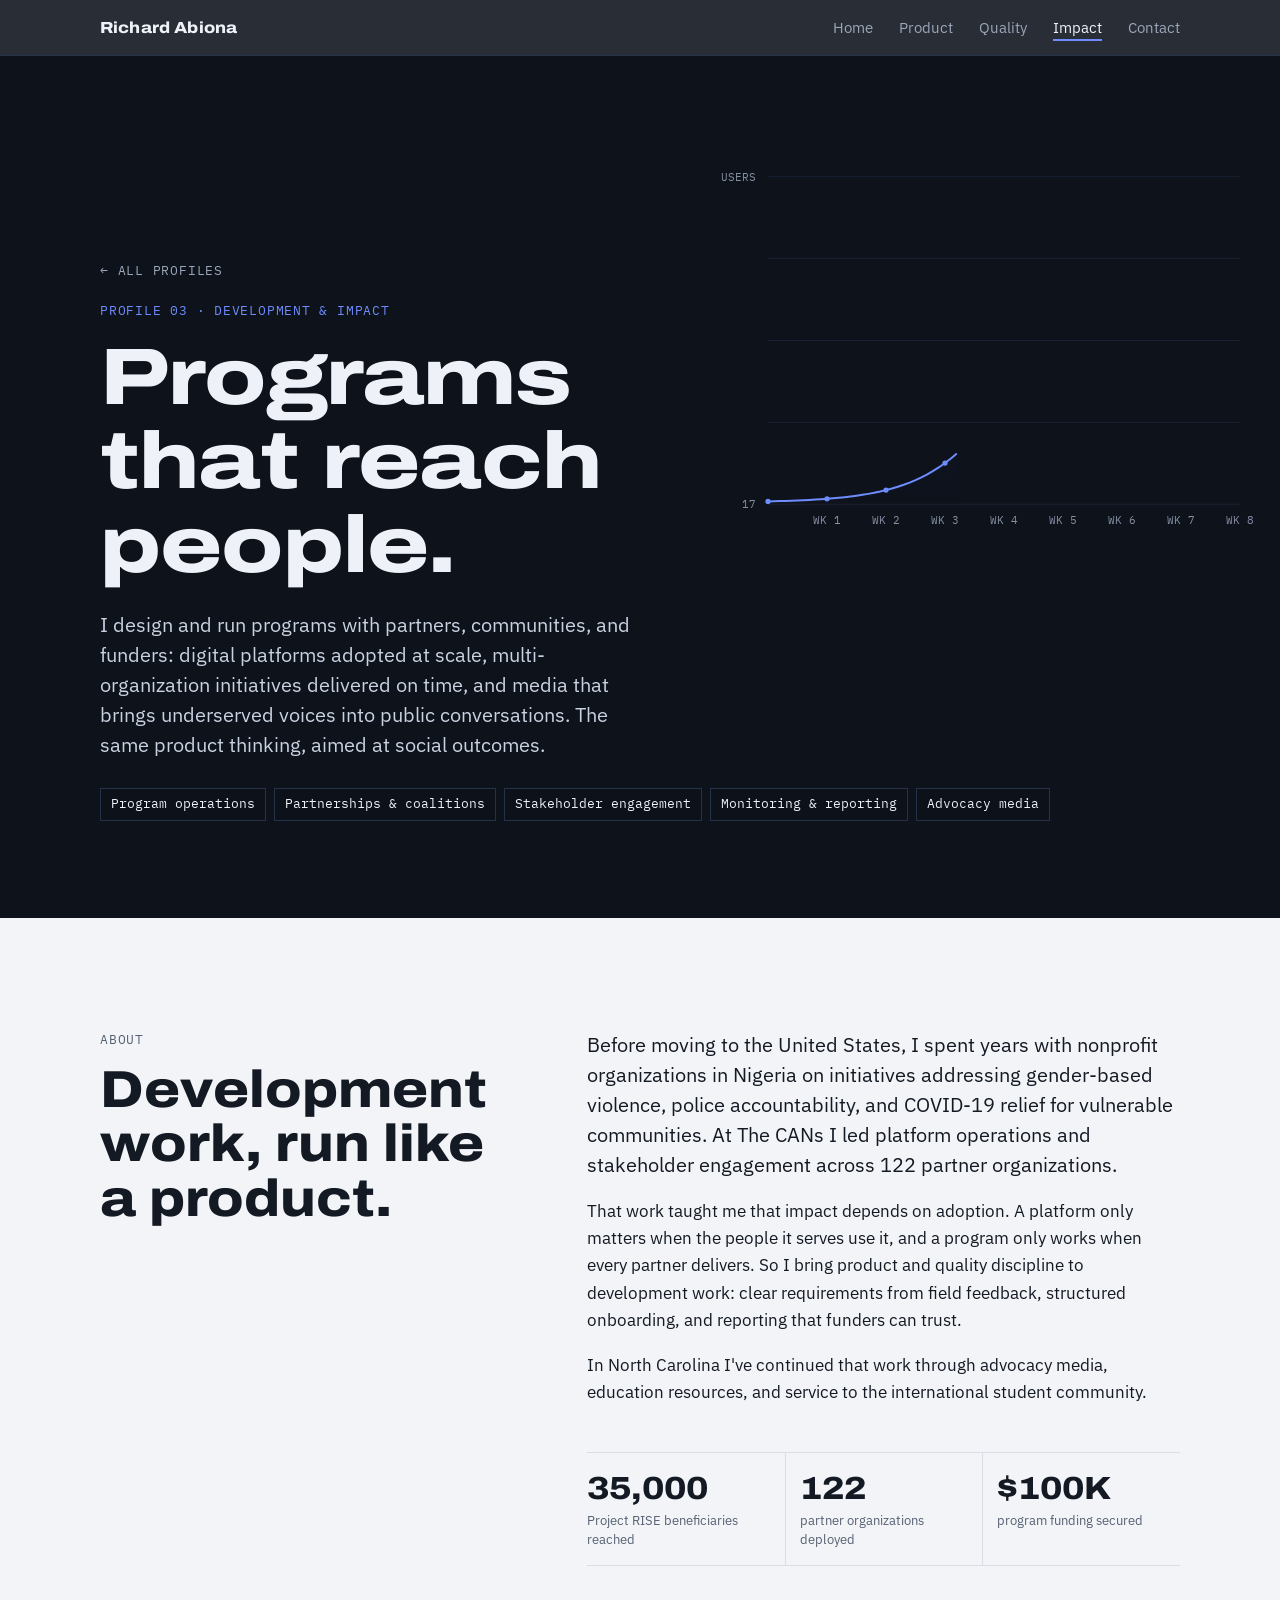
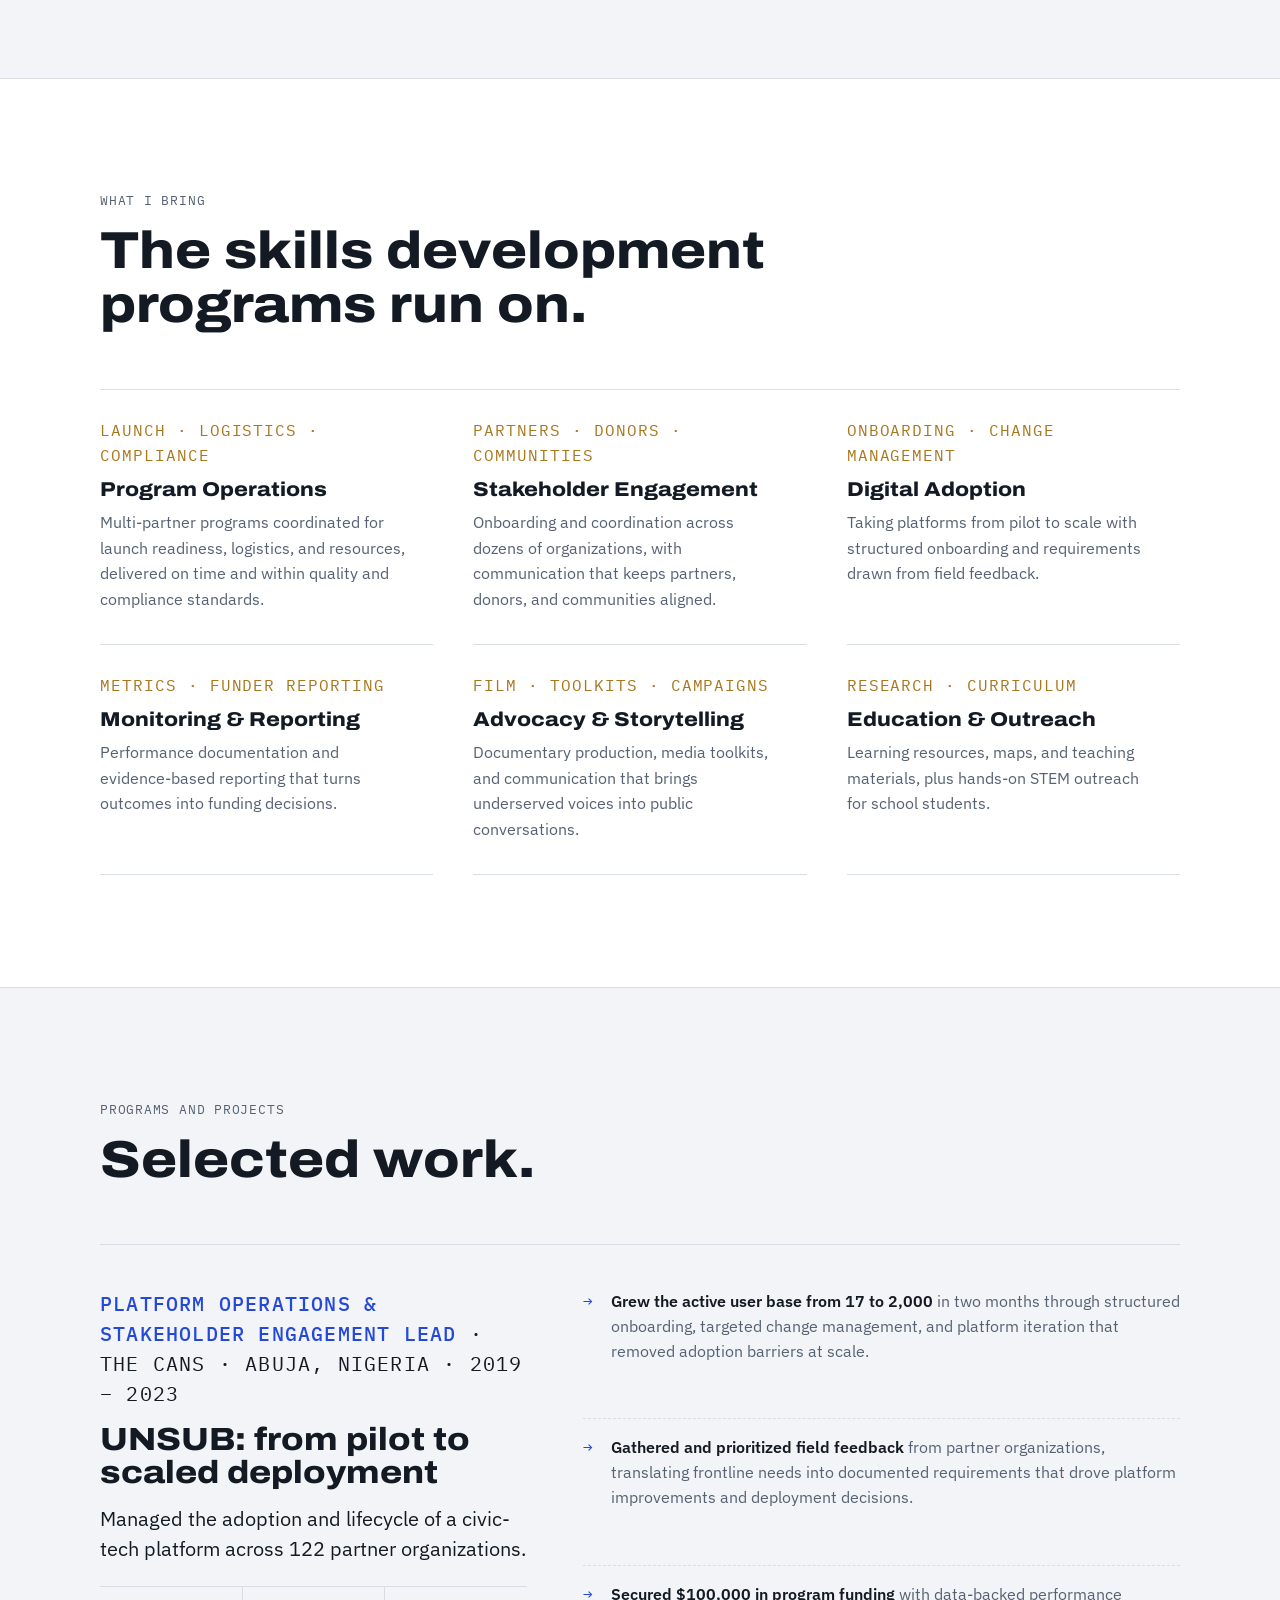
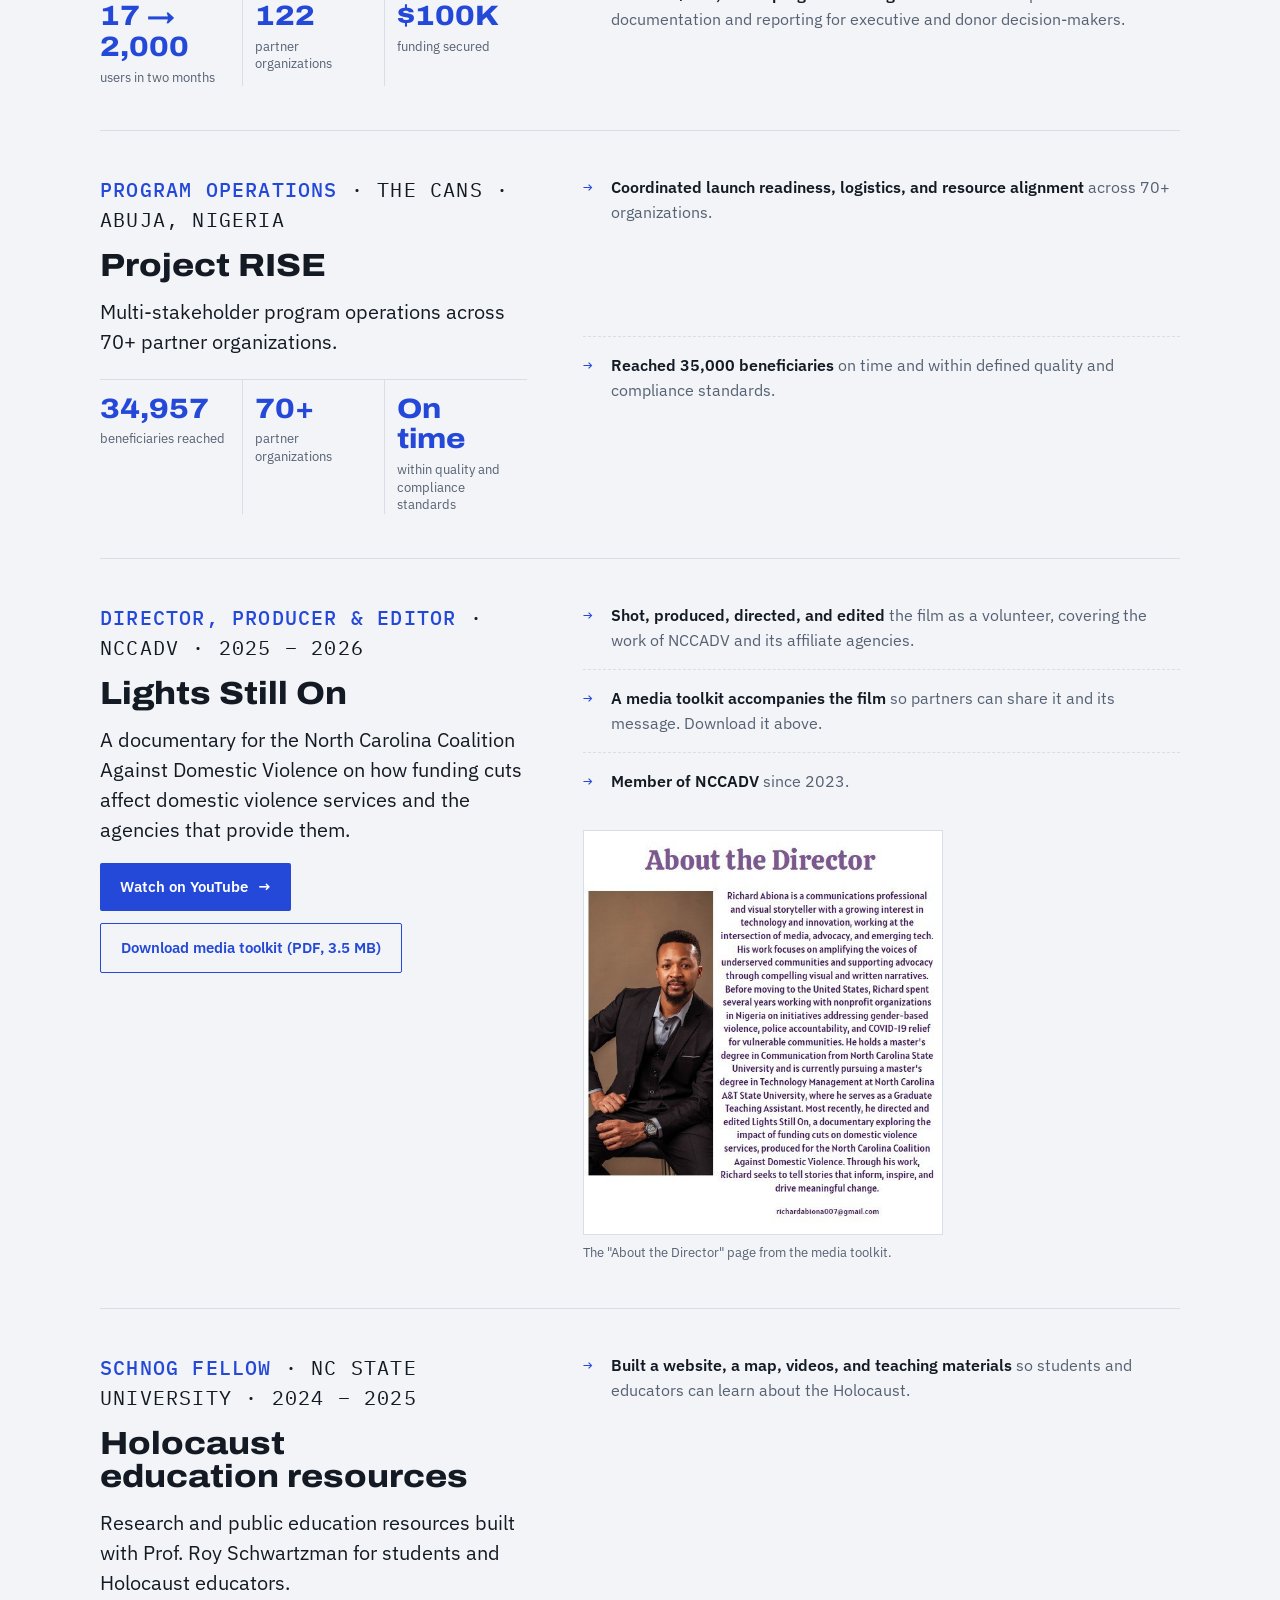
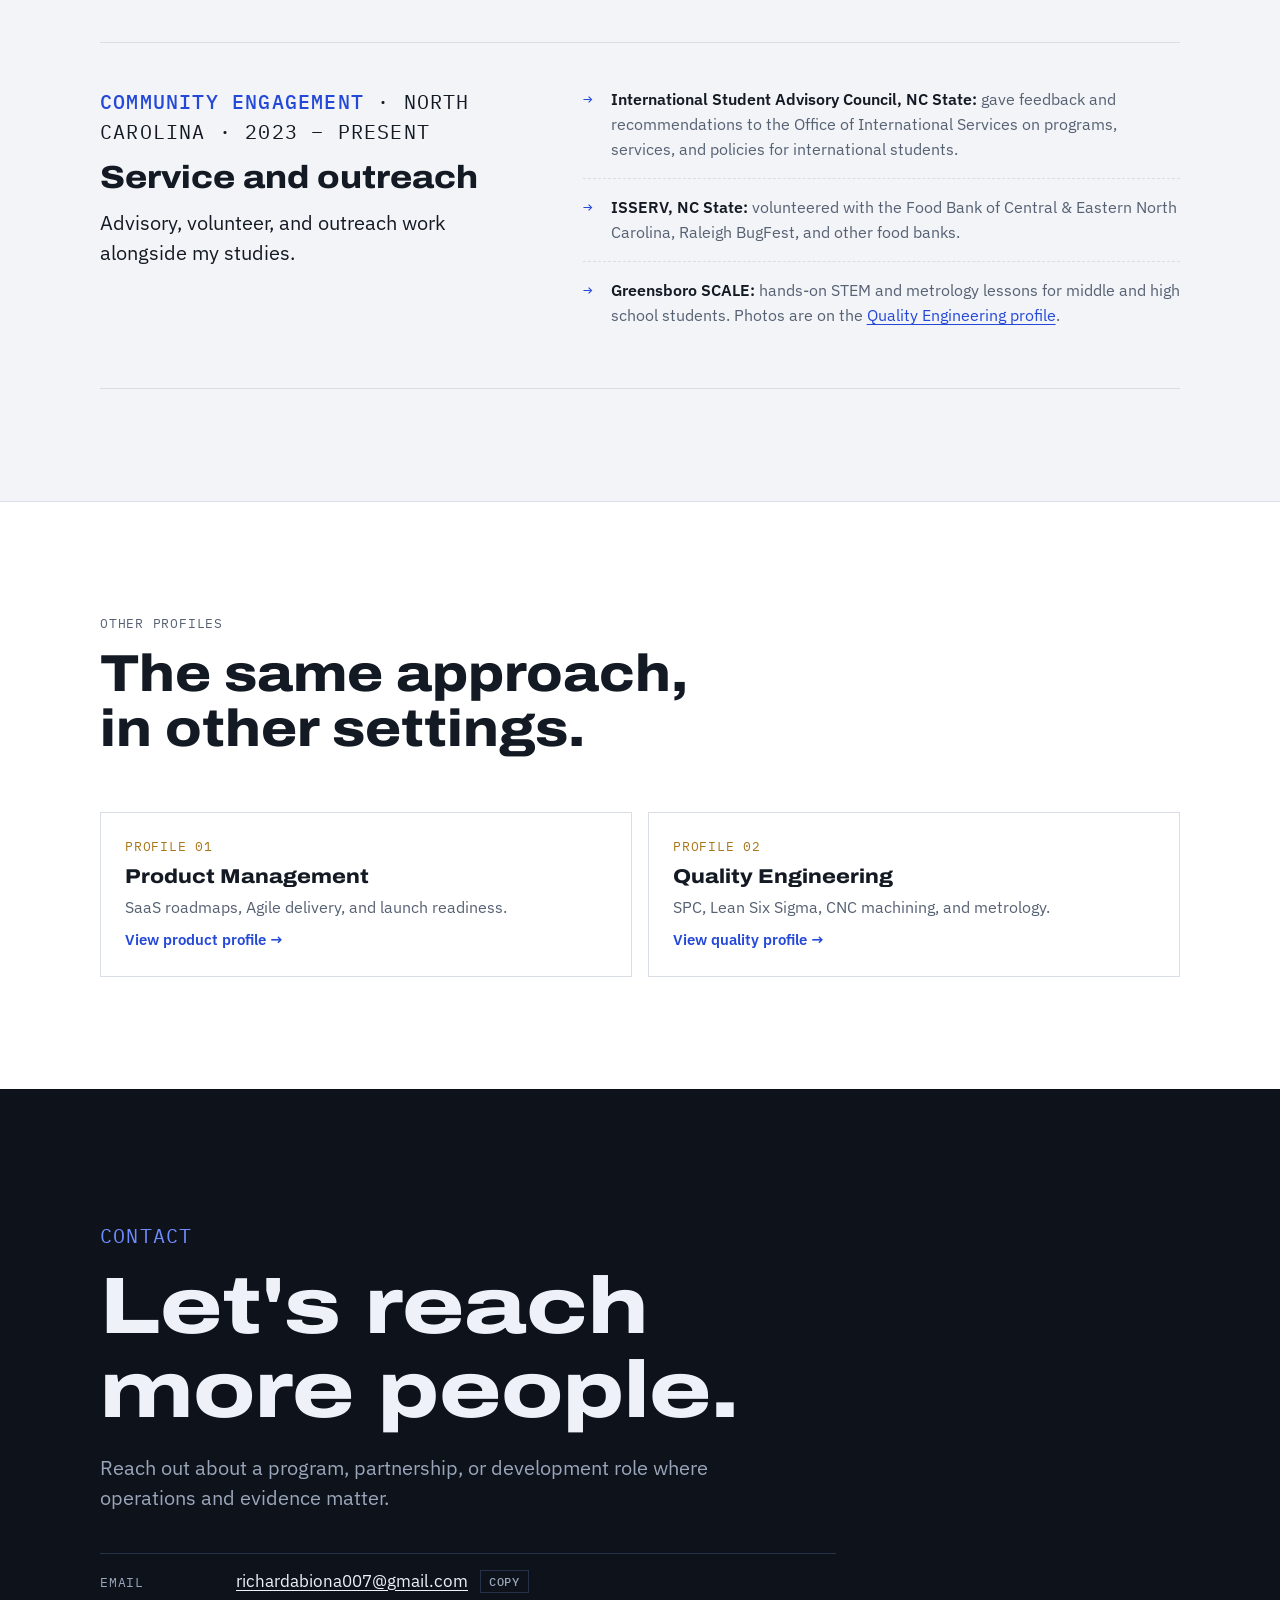
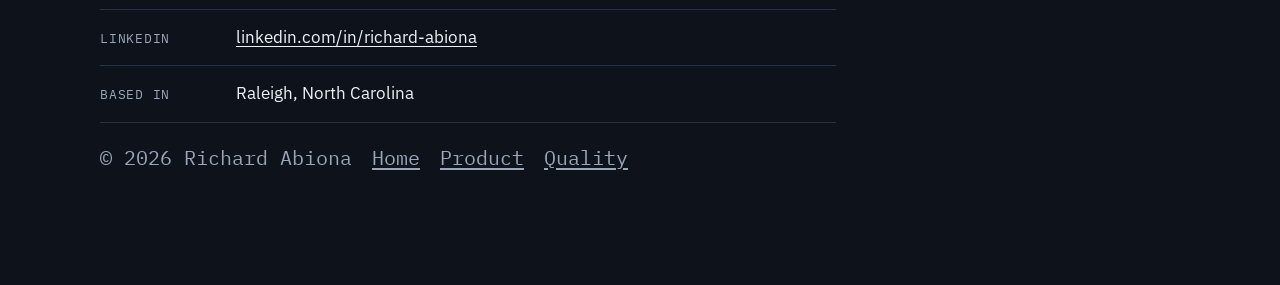
==== impact.html @ 3e8bf639 "Add files via upload" ====
<!doctype html>
<html lang="en">
<head>
<meta charset="utf-8">
<meta name="viewport" content="width=device-width, initial-scale=1, viewport-fit=cover">
<script async src="https://www.googletagmanager.com/gtag/js?id=G-13LXE11B9W"></script>
<script>
  window.dataLayer = window.dataLayer || [];
  function gtag(){dataLayer.push(arguments);}
  gtag('js', new Date());
  gtag('config', 'G-13LXE11B9W');
</script>
<title>Development &amp; Impact | Richard Abiona</title>
<meta name="description" content="Richard Abiona's development and social impact work: program operations, partnerships, stakeholder engagement, and advocacy media in Nigeria and the United States.">
<meta name="author" content="Richard Abiona">
<link rel="canonical" href="https://richardabiona.com/impact.html">
<link rel="icon" href="favicon.ico" sizes="any">
<link rel="icon" href="icon-192.png" type="image/png" sizes="192x192">
<link rel="apple-touch-icon" href="apple-touch-icon.png">
<meta name="theme-color" content="#0d121b">
<meta property="og:type" content="profile">
<meta property="og:title" content="Development & Impact | Richard Abiona">
<meta property="og:description" content="Program operations, partnerships, and advocacy media: 35,000 beneficiaries, 122 partner organizations, $100K raised.">
<meta property="og:url" content="https://richardabiona.com/impact.html">
<meta property="og:image" content="https://richardabiona.com/og-image.jpg">
<meta name="twitter:card" content="summary_large_image">
<link rel="preconnect" href="https://fonts.googleapis.com">
<link rel="preconnect" href="https://fonts.gstatic.com" crossorigin>
<link rel="stylesheet" href="https://fonts.googleapis.com/css2?family=Archivo:wdth,wght@112,600;112,800;125,800&family=IBM+Plex+Sans:ital,wght@0,400;0,500;0,600;1,400&family=IBM+Plex+Mono:wght@400;500&display=swap">
<link rel="stylesheet" href="assets/style.css">
</head>
<body data-page="impact">

<nav class="nav" aria-label="Main">
  <div class="wrap">
    <a class="brand" href="index.html">Richard Abiona</a>
    <button class="menu-btn" id="menu-btn" aria-expanded="false" aria-controls="nav-links">MENU</button>
    <ul class="nav-links" id="nav-links">
      <li><a href="index.html">Home</a></li>
      <li><a href="product.html">Product</a></li>
      <li><a href="quality.html">Quality</a></li>
      <li><a href="impact.html" aria-current="page">Impact</a></li>
      <li><a href="#contact">Contact</a></li>
    </ul>
  </div>
  <div class="progress" id="progress"></div>
</nav>

<header class="hero" id="top">
  <canvas id="adoption" aria-hidden="true"></canvas>
  <div class="wrap">
    <a class="crumb" href="index.html">← All profiles</a>
    <p class="spec" style="margin-top:18px">Profile 03 · Development &amp; Impact</p>
    <h1>Programs that reach people.</h1>
    <p class="lede">I design and run programs with partners, communities, and funders: digital platforms adopted at scale, multi-organization initiatives delivered on time, and media that brings underserved voices into public conversations. The same product thinking, aimed at social outcomes.</p>
    <ul class="hero-tags">
      <li>Program operations</li>
      <li>Partnerships &amp; coalitions</li>
      <li>Stakeholder engagement</li>
      <li>Monitoring &amp; reporting</li>
      <li>Advocacy media</li>
    </ul>
  </div>
</header>

<main>
  <section id="about">
    <div class="wrap intro">
      <div>
        <p class="spec">About</p>
        <h2>Development work, run like a product.</h2>
      </div>
      <div class="intro-copy">
        <p>Before moving to the United States, I spent years with nonprofit organizations in Nigeria on initiatives addressing gender-based violence, police accountability, and COVID-19 relief for vulnerable communities. At The CANs I led platform operations and stakeholder engagement across 122 partner organizations.</p>
        <p>That work taught me that impact depends on adoption. A platform only matters when the people it serves use it, and a program only works when every partner delivers. So I bring product and quality discipline to development work: clear requirements from field feedback, structured onboarding, and reporting that funders can trust.</p>
        <p>In North Carolina I've continued that work through advocacy media, education resources, and service to the international student community.</p>
        <div class="readout" aria-label="Highlights">
          <div data-reveal><b data-count="35000">35,000</b><span>Project RISE beneficiaries reached</span></div>
          <div data-reveal style="--d:.08s"><b data-count="122">122</b><span>partner organizations deployed</span></div>
          <div data-reveal style="--d:.16s"><b data-count="100" data-prefix="$" data-suffix="K">$100K</b><span>program funding secured</span></div>
        </div>
      </div>
    </div>
  </section>

  <section id="skills" class="tint">
    <div class="wrap">
      <div class="sec-head">
        <p class="spec">What I bring</p>
        <h2>The skills development programs run on.</h2>
      </div>
      <div class="do-grid">
        <article class="do-item" data-reveal>
          <p class="spec">Launch · Logistics · Compliance</p>
          <h3>Program Operations</h3>
          <p>Multi-partner programs coordinated for launch readiness, logistics, and resources, delivered on time and within quality and compliance standards.</p>
        </article>
        <article class="do-item" data-reveal style="--d:.06s">
          <p class="spec">Partners · Donors · Communities</p>
          <h3>Stakeholder Engagement</h3>
          <p>Onboarding and coordination across dozens of organizations, with communication that keeps partners, donors, and communities aligned.</p>
        </article>
        <article class="do-item" data-reveal style="--d:.12s">
          <p class="spec">Onboarding · Change management</p>
          <h3>Digital Adoption</h3>
          <p>Taking platforms from pilot to scale with structured onboarding and requirements drawn from field feedback.</p>
        </article>
        <article class="do-item" data-reveal>
          <p class="spec">Metrics · Funder reporting</p>
          <h3>Monitoring &amp; Reporting</h3>
          <p>Performance documentation and evidence-based reporting that turns outcomes into funding decisions.</p>
        </article>
        <article class="do-item" data-reveal style="--d:.06s">
          <p class="spec">Film · Toolkits · Campaigns</p>
          <h3>Advocacy &amp; Storytelling</h3>
          <p>Documentary production, media toolkits, and communication that brings underserved voices into public conversations.</p>
        </article>
        <article class="do-item" data-reveal style="--d:.12s">
          <p class="spec">Research · Curriculum</p>
          <h3>Education &amp; Outreach</h3>
          <p>Learning resources, maps, and teaching materials, plus hands-on STEM outreach for school students.</p>
        </article>
      </div>
    </div>
  </section>

  <section id="work">
    <div class="wrap">
      <div class="sec-head">
        <p class="spec">Programs and projects</p>
        <h2>Selected work.</h2>
      </div>

      <article class="case">
        <div class="case-meta" data-reveal>
          <p class="spec"><b>Platform Operations &amp; Stakeholder Engagement Lead</b> · The CANs · Abuja, Nigeria · 2019 – 2023</p>
          <h3>UNSUB: from pilot to scaled deployment</h3>
          <p>Managed the adoption and lifecycle of a civic-tech platform across 122 partner organizations.</p>
          <div class="case-metrics">
            <div><b>17 → 2,000</b><span>users in two months</span></div>
            <div><b data-count="122">122</b><span>partner organizations</span></div>
            <div><b data-count="100" data-prefix="$" data-suffix="K">$100K</b><span>funding secured</span></div>
          </div>
        </div>
        <ul class="case-body" data-reveal style="--d:.1s">
          <li><b>Grew the active user base from 17 to 2,000</b> in two months through structured onboarding, targeted change management, and platform iteration that removed adoption barriers at scale.</li>
          <li><b>Gathered and prioritized field feedback</b> from partner organizations, translating frontline needs into documented requirements that drove platform improvements and deployment decisions.</li>
          <li><b>Secured $100,000 in program funding</b> with data-backed performance documentation and reporting for executive and donor decision-makers.</li>
        </ul>
      </article>

      <article class="case">
        <div class="case-meta" data-reveal>
          <p class="spec"><b>Program operations</b> · The CANs · Abuja, Nigeria</p>
          <h3>Project RISE</h3>
          <p>Multi-stakeholder program operations across 70+ partner organizations.</p>
          <div class="case-metrics">
            <div><b data-count="35000">35,000</b><span>beneficiaries reached</span></div>
            <div><b data-count="70" data-suffix="+">70+</b><span>partner organizations</span></div>
            <div><b>On time</b><span>within quality and compliance standards</span></div>
          </div>
        </div>
        <ul class="case-body" data-reveal style="--d:.1s">
          <li><b>Coordinated launch readiness, logistics, and resource alignment</b> across 70+ organizations.</li>
          <li><b>Reached 35,000 beneficiaries</b> on time and within defined quality and compliance standards.</li>
        </ul>
      </article>

      <article class="case" id="lights-still-on">
        <div class="case-meta" data-reveal>
          <p class="spec"><b>Director, producer &amp; editor</b> · NCCADV · 2025 – 2026</p>
          <h3>Lights Still On</h3>
          <p>A documentary for the North Carolina Coalition Against Domestic Violence on how funding cuts affect domestic violence services and the agencies that provide them.</p>
          <div class="case-actions">
            <a class="btn" href="https://youtu.be/rvpmNzFEMUY" target="_blank" rel="noopener" data-track="Lights Still On video">Watch on YouTube <span class="arr">→</span></a>
            <a class="btn outline" href="media/impact/Lights-Still-On-Media-Toolkit.pdf" download data-track="Download media toolkit">Download media toolkit (PDF, 3.5 MB)</a>
          </div>
        </div>
        <div class="case-side" data-reveal style="--d:.1s">
          <ul class="case-body">
            <li><b>Shot, produced, directed, and edited</b> the film as a volunteer, covering the work of NCCADV and its affiliate agencies.</li>
            <li><b>A media toolkit accompanies the film</b> so partners can share it and its message. Download it above.</li>
            <li><b>Member of NCCADV</b> since 2023.</li>
          </ul>
          <figure class="doc-shot">
            <button class="shot" type="button" data-full="media/impact/lights-still-on-toolkit-page.jpg" aria-label="View the About the Director page from the toolkit" style="cursor:zoom-in"><img src="media/impact/lights-still-on-toolkit-page.jpg" width="557" height="626" loading="lazy" alt="The About the Director page from the Lights Still On media toolkit" style="aspect-ratio:auto"></button>
            <figcaption>The "About the Director" page from the media toolkit.</figcaption>
          </figure>
        </div>
      </article>

      <article class="case">
        <div class="case-meta" data-reveal>
          <p class="spec"><b>Schnog Fellow</b> · NC State University · 2024 – 2025</p>
          <h3>Holocaust education resources</h3>
          <p>Research and public education resources built with Prof. Roy Schwartzman for students and Holocaust educators.</p>
        </div>
        <ul class="case-body" data-reveal style="--d:.1s">
          <li><b>Built a website, a map, videos, and teaching materials</b> so students and educators can learn about the Holocaust.</li>
        </ul>
      </article>

      <article class="case">
        <div class="case-meta" data-reveal>
          <p class="spec"><b>Community engagement</b> · North Carolina · 2023 – Present</p>
          <h3>Service and outreach</h3>
          <p>Advisory, volunteer, and outreach work alongside my studies.</p>
        </div>
        <ul class="case-body" data-reveal style="--d:.1s">
          <li><b>International Student Advisory Council, NC State:</b> gave feedback and recommendations to the Office of International Services on programs, services, and policies for international students.</li>
          <li><b>ISSERV, NC State:</b> volunteered with the Food Bank of Central &amp; Eastern North Carolina, Raleigh BugFest, and other food banks.</li>
          <li><b>Greensboro SCALE:</b> hands-on STEM and metrology lessons for middle and high school students. Photos are on the <a href="quality.html#gallery">Quality Engineering profile</a>.</li>
        </ul>
      </article>
    </div>
  </section>

  <section id="other" class="tint">
    <div class="wrap">
      <div class="sec-head">
        <p class="spec">Other profiles</p>
        <h2>The same approach, in other settings.</h2>
      </div>
      <div class="cross">
        <a href="product.html" data-track="Cross link: Product">
          <span class="spec">Profile 01</span>
          <h3>Product Management</h3>
          <p>SaaS roadmaps, Agile delivery, and launch readiness.</p>
          <span class="go">View product profile →</span>
        </a>
        <a href="quality.html" data-track="Cross link: Quality">
          <span class="spec">Profile 02</span>
          <h3>Quality Engineering</h3>
          <p>SPC, Lean Six Sigma, CNC machining, and metrology.</p>
          <span class="go">View quality profile →</span>
        </a>
      </div>
    </div>
  </section>

  <section id="contact" class="contact">
    <div class="wrap">
      <p class="spec">Contact</p>
      <h2 style="margin-top:14px">Let's reach more people.</h2>
      <p>Reach out about a program, partnership, or development role where operations and evidence matter.</p>
      <dl class="contact-rows">
        <div><dt>Email</dt><dd><a href="mailto:richardabiona007@gmail.com" id="email" data-track="Email link">richardabiona007@gmail.com</a><button class="copy-btn" id="copy-email" type="button" data-track="Copy email">COPY</button></dd></div>
        <div><dt>LinkedIn</dt><dd><a href="https://www.linkedin.com/in/richard-abiona-0084b285/" target="_blank" rel="noopener" data-track="LinkedIn">linkedin.com/in/richard-abiona</a></dd></div>
        <div><dt>Based in</dt><dd>Raleigh, North Carolina</dd></div>
      </dl>
      <p class="foot"><span>© 2026 Richard Abiona</span><a href="index.html">Home</a><a href="product.html">Product</a><a href="quality.html">Quality</a></p>
    </div>
  </section>
</main>

<script src="assets/site.js"></script>
</body>
</html>
---- assets/style.css ----
/* Richard Abiona — shared styles for every page.
   Layout: dark hero per page (each profile has its own live chart), then light, cool,
   left-aligned sections; mono "spec" labels carry each field's vocabulary. */
:root {
  --bg: #f2f4f7;
  --surface: #ffffff;
  --ink: #141a24;
  --muted: #566173;
  --line: #d8dde6;
  --accent: #2448d8;
  --brass: #a8771c;
  --good: #2e9e5b;
  --hero-bg: #0d121b;
  --hero-ink: #eef2f8;
  --hero-muted: #9aa6ba;
  --hero-soft: #c9d2e1;
  --hero-line: #26324a;
  --hero-accent: #6f8cff;
  --hero-warn: #e0a83c;
  --chip: #e6eaf4;
  --shadow: 0 1px 2px rgba(20, 26, 36, 0.06), 0 12px 32px -12px rgba(20, 26, 36, 0.18);

  --f-display: "Archivo", "Arial Narrow", "Helvetica Neue", Arial, sans-serif;
  --f-body: "IBM Plex Sans", "Segoe UI", system-ui, sans-serif;
  --f-mono: "IBM Plex Mono", ui-monospace, "Cascadia Mono", Consolas, monospace;

  --step--1: 0.8125rem;
  --step-0: 1.0625rem;
  --step-1: 1.25rem;
  --step-2: clamp(1.5rem, 1.2rem + 1.2vw, 2rem);
  --step-3: clamp(2rem, 1.4rem + 2.6vw, 3.25rem);
  --step-4: clamp(2.6rem, 1.6rem + 4.6vw, 5rem);
  --wrap: 1160px;
  --ease: cubic-bezier(0.2, 0.7, 0.2, 1);
}
@media (prefers-color-scheme: dark) {
  :root:not([data-theme="light"]) {
    --bg: #10151e; --surface: #171e2a; --ink: #e8ecf3; --muted: #9aa6ba; --line: #283246;
    --accent: #7d97ff; --brass: #d9a64a; --good: #4cc27f; --chip: #1f2838;
    --shadow: 0 1px 2px rgba(0, 0, 0, 0.3), 0 16px 36px -14px rgba(0, 0, 0, 0.6);
    color-scheme: dark;
  }
}
:root[data-theme="dark"] {
  --bg: #10151e; --surface: #171e2a; --ink: #e8ecf3; --muted: #9aa6ba; --line: #283246;
  --accent: #7d97ff; --brass: #d9a64a; --good: #4cc27f; --chip: #1f2838;
  --shadow: 0 1px 2px rgba(0, 0, 0, 0.3), 0 16px 36px -14px rgba(0, 0, 0, 0.6);
  color-scheme: dark;
}

* { box-sizing: border-box; }
html { scroll-behavior: smooth; }
body {
  margin: 0; background: var(--bg); color: var(--ink);
  font-family: var(--f-body); font-size: var(--step-0); line-height: 1.6;
  -webkit-font-smoothing: antialiased;
}
body::before {
  content: ""; position: fixed; inset: 0 0 auto; height: env(safe-area-inset-top, 0px);
  z-index: 10; background: var(--hero-bg);
}
img, video { max-width: 100%; }
[hidden] { display: none !important; }
a { color: var(--accent); text-underline-offset: 3px; }
a:focus-visible, button:focus-visible { outline: 2px solid var(--hero-accent); outline-offset: 3px; border-radius: 2px; }
h1, h2, h3 { font-family: var(--f-display); font-stretch: 112%; line-height: 1.05; text-wrap: balance; margin: 0; }
p { margin: 0; }

.wrap {
  max-width: var(--wrap); margin: 0 auto;
  padding-left: max(16px, env(safe-area-inset-left, 0px));
  padding-right: max(16px, env(safe-area-inset-right, 0px));
}
@media (min-width: 720px) {
  .wrap { padding-left: max(40px, env(safe-area-inset-left, 0px)); padding-right: max(40px, env(safe-area-inset-right, 0px)); }
}
.spec {
  font-family: var(--f-mono); font-size: var(--step--1); letter-spacing: 0.06em;
  text-transform: uppercase; color: var(--muted);
}

/* ---------- Nav ---------- */
.nav {
  position: sticky; top: env(safe-area-inset-top, 0px); z-index: 20;
  background: color-mix(in srgb, var(--hero-bg) 88%, transparent);
  backdrop-filter: blur(10px); -webkit-backdrop-filter: blur(10px);
  border-bottom: 1px solid var(--hero-line);
}
.nav .wrap { display: flex; align-items: center; justify-content: space-between; gap: 16px; padding-block: 14px; }
.brand { color: var(--hero-ink); text-decoration: none; font-family: var(--f-display); font-weight: 800; font-stretch: 112%; font-size: 1rem; letter-spacing: 0.01em; }
.nav-links { display: flex; gap: 26px; list-style: none; margin: 0; padding: 0; }
.nav-links a { color: var(--hero-muted); text-decoration: none; font-size: 0.9375rem; transition: color 0.2s; }
.nav-links a:hover, .nav-links a[aria-current="page"] { color: var(--hero-ink); }
.nav-links a[aria-current="page"] { box-shadow: inset 0 -2px 0 var(--hero-accent); padding-bottom: 4px; }
.progress { position: absolute; left: 0; bottom: -1px; height: 2px; width: 100%; background: var(--hero-accent); transform-origin: 0 50%; transform: scaleX(0); }
.menu-btn { display: none; background: none; border: 1px solid var(--hero-line); color: var(--hero-ink); font: 500 var(--step--1) var(--f-mono); padding: 6px 10px; cursor: pointer; letter-spacing: 0.06em; }
@media (max-width: 800px) {
  .menu-btn { display: block; }
  .nav-links { display: none; position: absolute; left: 0; right: 0; top: 100%; flex-direction: column; gap: 0;
    background: var(--hero-bg); border-bottom: 1px solid var(--hero-line);
    padding-left: max(16px, env(safe-area-inset-left, 0px)); padding-right: max(16px, env(safe-area-inset-right, 0px)); padding-block: 8px; }
  .nav-links.open { display: flex; }
  .nav-links a { display: block; padding-block: 12px; font-size: 1rem; }
  .nav-links a[aria-current="page"] { box-shadow: none; color: var(--hero-accent); }
}

/* ---------- Heroes ---------- */
.hero { background: var(--hero-bg); color: var(--hero-ink); position: relative; overflow: hidden; }
.hero canvas { position: absolute; inset: 0; width: 100%; height: 100%; display: block; }
.hero .wrap { position: relative; padding-block: clamp(120px, 18vw, 200px) clamp(48px, 7vw, 80px); }
.hero .spec { color: var(--hero-accent); }
.hero h1 { font-size: var(--step-4); font-weight: 800; font-stretch: 125%; margin-top: 14px; letter-spacing: -0.01em; }
.hero:not(.home-hero) h1 { max-width: 11ch; }
.hero:not(.home-hero) .lede { max-width: 34rem; }
.hero h1 .hi { display: block; font-size: 0.42em; font-weight: 600; font-stretch: 112%; color: var(--hero-muted); margin-bottom: 0.2em; }
.hero .lede { max-width: 40rem; margin-top: 22px; font-size: var(--step-1); line-height: 1.5; color: var(--hero-soft); }
.hero-tags { display: flex; flex-wrap: wrap; gap: 8px; margin-top: 28px; padding: 0; list-style: none; }
.hero-tags li { font-family: var(--f-mono); font-size: var(--step--1); color: var(--hero-ink); border: 1px solid var(--hero-line); background: rgba(13,18,27,0.6); padding: 5px 10px; }
.hero-cta { display: flex; flex-wrap: wrap; gap: 12px; margin-top: 32px; }
.crumb { display: inline-flex; gap: 8px; align-items: center; color: var(--hero-muted); text-decoration: none; font-family: var(--f-mono); font-size: var(--step--1); letter-spacing: 0.06em; text-transform: uppercase; }
.crumb:hover { color: var(--hero-ink); }

/* Home hero: copy beside a portrait */
.home-hero .wrap { padding-block: clamp(56px, 9vw, 112px); display: grid; gap: 40px; align-items: center; grid-template-columns: 1fr; }
@media (min-width: 900px) { .home-hero .wrap { grid-template-columns: 7fr 5fr; } }
.home-hero .copy { min-width: 0; }
.home-portrait { margin: 0; position: relative; max-width: 440px; justify-self: center; width: 100%; }
.home-portrait img { display: block; width: 100%; height: auto; aspect-ratio: 4 / 5; object-fit: cover; border-bottom: 3px solid var(--hero-accent); }
.home-portrait figcaption { position: absolute; left: 0; bottom: 3px; right: 0; padding: 40px 16px 14px; background: linear-gradient(transparent, rgba(13,18,27,0.85)); color: var(--hero-soft); font-family: var(--f-mono); font-size: var(--step--1); letter-spacing: 0.06em; text-transform: uppercase; }
.home-grid-bg { position: absolute; inset: 0; pointer-events: none; opacity: 0.5;
  background-image: linear-gradient(var(--hero-line) 1px, transparent 1px), linear-gradient(90deg, var(--hero-line) 1px, transparent 1px);
  background-size: 48px 48px; mask-image: radial-gradient(ellipse at 30% 40%, #000 0%, transparent 70%); -webkit-mask-image: radial-gradient(ellipse at 30% 40%, #000 0%, transparent 70%); }

.btn {
  display: inline-flex; align-items: center; gap: 10px;
  background: var(--accent); color: #fff; text-decoration: none; font-weight: 600;
  padding: 12px 20px; border-radius: 2px; font-size: 0.9375rem; border: 0; cursor: pointer; font-family: inherit;
  transition: transform 0.25s var(--ease), filter 0.2s;
}
.btn:hover { filter: brightness(1.08); transform: translateY(-2px); }
.btn .arr { transition: transform 0.25s var(--ease); }
.btn:hover .arr { transform: translateX(3px); }
.hero .btn, .contact .btn { background: var(--hero-accent); color: var(--hero-bg); }
.btn.ghost { background: transparent; color: var(--hero-ink); border: 1px solid var(--hero-line); }
.btn.outline { background: transparent; color: var(--accent); border: 1px solid var(--accent); }
:root[data-theme="dark"] .btn:not(.ghost):not(.outline) { color: #0d121b; }
@media (prefers-color-scheme: dark) { :root:not([data-theme="light"]) .btn:not(.ghost):not(.outline) { color: #0d121b; } }

@keyframes rise { from { opacity: 0; transform: translateY(14px); } to { opacity: 1; transform: none; } }
.hero .copy > *, .hero .wrap > * { animation: rise 0.8s var(--ease) both; }
.hero .copy > :nth-child(2), .hero .wrap > :nth-child(2) { animation-delay: 0.08s; }
.hero .copy > :nth-child(3), .hero .wrap > :nth-child(3) { animation-delay: 0.18s; }
.hero .copy > :nth-child(4), .hero .wrap > :nth-child(4) { animation-delay: 0.28s; }
.hero .copy > :nth-child(5), .hero .wrap > :nth-child(5) { animation-delay: 0.38s; }

/* ---------- Sections ---------- */
section { padding-block: clamp(64px, 9vw, 112px); scroll-margin-top: 56px; }
section + section { border-top: 1px solid var(--line); }
.tint { background: var(--surface); }
.sec-head { display: grid; gap: 12px; margin-bottom: clamp(32px, 5vw, 56px); max-width: 46rem; }
.sec-head h2 { font-size: var(--step-3); font-weight: 800; }
.sec-head p { color: var(--muted); }

.pre { opacity: 0; transform: translateY(22px); }
.in { opacity: 1; transform: none; transition: opacity 0.7s var(--ease) var(--d, 0s), transform 0.7s var(--ease) var(--d, 0s); }

/* Intro block (profile pages) */
.intro { display: grid; gap: clamp(32px, 5vw, 72px); grid-template-columns: 1fr; }
@media (min-width: 900px) { .intro { grid-template-columns: 5fr 7fr; } }
.intro h2 { font-size: var(--step-3); font-weight: 800; margin-top: 12px; }
.intro-copy { display: grid; gap: 18px; max-width: 40rem; min-width: 0; align-content: start; }
.intro-copy p:first-child { font-size: var(--step-1); line-height: 1.5; }
.intro-photo { margin: 32px 0 0; max-width: 420px; display: grid; gap: 10px; }
.intro-photo img { display: block; width: 100%; height: auto; aspect-ratio: 4 / 5; object-fit: cover; border-bottom: 3px solid var(--accent); background: var(--chip); }

.readout {
  margin-top: 28px; display: grid; grid-template-columns: repeat(3, minmax(0,1fr));
  border-top: 1px solid var(--line); border-bottom: 1px solid var(--line);
}
.readout div { padding: 18px 14px 16px 0; min-width: 0; }
.readout div + div { padding-left: 14px; border-left: 1px solid var(--line); }
.readout b { display: block; font-family: var(--f-display); font-stretch: 112%; font-weight: 800; font-size: var(--step-2); font-variant-numeric: tabular-nums; line-height: 1.1; }
.readout span { display: block; margin-top: 6px; font-size: var(--step--1); color: var(--muted); line-height: 1.4; }

/* Profile carousel (home) */
.carousel { position: relative; }
.carousel-viewport { overflow: hidden; touch-action: pan-y; }
.carousel-track { display: flex; transition: transform 0.7s var(--ease); }
.slide { flex: 0 0 100%; min-width: 0; padding: 2px; }
.slide-card {
  display: grid; grid-template-columns: 1fr; text-decoration: none; color: inherit; background: var(--surface);
  border: 1px solid var(--line); min-height: 100%; transition: box-shadow 0.35s var(--ease), border-color 0.3s;
}
@media (min-width: 820px) { .slide-card { grid-template-columns: 5fr 6fr; } }
.slide-card:hover { box-shadow: var(--shadow); border-color: color-mix(in srgb, var(--accent) 40%, var(--line)); }
.slide-media { position: relative; overflow: hidden; background: var(--hero-bg); min-height: 240px; aspect-ratio: 4 / 3; }
@media (min-width: 820px) { .slide-media { aspect-ratio: auto; min-height: 420px; } }
.slide-media img { position: absolute; inset: 0; width: 100%; height: 100%; object-fit: cover; transition: transform 1.2s var(--ease); }
.slide-card:hover .slide-media img { transform: scale(1.04); }
.slide-stats { position: absolute; inset: 0; display: grid; align-content: center; gap: 18px; padding: 32px; color: var(--hero-ink);
  background: radial-gradient(circle at 20% 20%, rgba(111,140,255,0.18), transparent 55%), var(--hero-bg); }
.slide-stats div { border-left: 2px solid var(--hero-accent); padding-left: 14px; }
.slide-stats b { display: block; font-family: var(--f-display); font-stretch: 112%; font-weight: 800; font-size: clamp(1.6rem, 1.2rem + 1.6vw, 2.4rem); line-height: 1.05; }
.slide-stats span { font-family: var(--f-mono); font-size: var(--step--1); letter-spacing: 0.04em; color: var(--hero-muted); text-transform: uppercase; }
.slide-body { padding: clamp(24px, 4vw, 48px); display: grid; gap: 14px; align-content: center; min-width: 0; }
.slide-body .spec { color: var(--brass); }
.slide-body h3 { font-size: var(--step-3); font-weight: 800; }
.slide-body p { color: var(--muted); max-width: 34rem; }
.slide-body ul { list-style: none; margin: 4px 0 0; padding: 0; display: flex; flex-wrap: wrap; gap: 8px; }
.slide-body li { font-family: var(--f-mono); font-size: var(--step--1); padding: 4px 10px; background: var(--chip); }
.slide-go { margin-top: 8px; font-weight: 600; color: var(--accent); display: inline-flex; gap: 10px; align-items: center; }
.slide-card:hover .slide-go .arr { transform: translateX(4px); }
.slide-go .arr { transition: transform 0.25s var(--ease); }
.carousel-controls { display: flex; align-items: center; justify-content: space-between; gap: 16px; margin-top: 20px; flex-wrap: wrap; }
.dots { display: flex; gap: 10px; flex-wrap: wrap; }
.dot { position: relative; overflow: hidden; background: var(--chip); border: 0; cursor: pointer; padding: 10px 14px 12px; min-width: 150px; text-align: left; font: 500 var(--step--1) var(--f-mono); letter-spacing: 0.04em; text-transform: uppercase; color: var(--muted); }
.dot[aria-selected="true"] { color: var(--ink); }
.dot::after { content: ""; position: absolute; left: 0; bottom: 0; height: 3px; width: 100%; background: var(--accent); transform-origin: 0 50%; transform: scaleX(0); }
.dot[aria-selected="true"]::after { transform: scaleX(1); }
.carousel.playing .dot[aria-selected="true"]::after { animation: fill var(--slide-ms, 4000ms) linear both; }
@keyframes fill { from { transform: scaleX(0); } to { transform: scaleX(1); } }
.carousel-buttons { display: flex; gap: 8px; }
.icon-btn { width: 42px; height: 42px; display: inline-grid; place-items: center; background: transparent; border: 1px solid var(--line); color: var(--ink); cursor: pointer; font: 500 1rem var(--f-mono); }
.icon-btn:hover { border-color: var(--accent); color: var(--accent); }
@media (max-width: 560px) { .dot { min-width: 0; flex: 1 1 30%; } }

/* Pillars (home) */
.pillars { display: grid; grid-template-columns: repeat(auto-fit, minmax(min(100%, 200px), 1fr)); gap: 0; border-top: 1px solid var(--line); }
.pillar { padding: 24px 22px 28px 0; border-bottom: 1px solid var(--line); display: grid; gap: 10px; align-content: start; min-width: 0; }
.pillar .spec { color: var(--brass); }
.pillar h3 { font-size: var(--step-1); font-weight: 800; }
.pillar p { color: var(--muted); font-size: 0.96875rem; }
.pillar a { font-size: 0.9375rem; }

/* What I do */
.do-grid { display: grid; grid-template-columns: repeat(auto-fit, minmax(min(100%, 310px), 1fr)); column-gap: 40px; border-top: 1px solid var(--line); }
.do-item { padding: 28px 28px 32px 0; border-bottom: 1px solid var(--line); display: grid; gap: 10px; align-content: start; min-width: 0; }
.do-item .spec { color: var(--brass); }
.do-item h3 { font-size: var(--step-1); font-weight: 800; }
.do-item p { color: var(--muted); font-size: 1rem; }
.toolkit { margin-top: 36px; display: flex; flex-wrap: wrap; gap: 8px 10px; align-items: center; }
.toolkit .spec { margin-right: 6px; }
.toolkit span:not(.spec) { font-family: var(--f-mono); font-size: var(--step--1); padding: 4px 10px; background: var(--chip); }

/* Case studies */
.case { display: grid; gap: 28px 56px; grid-template-columns: 1fr; padding-block: 44px; border-top: 1px solid var(--line); }
.case:last-child { border-bottom: 1px solid var(--line); }
@media (min-width: 960px) { .case { grid-template-columns: 5fr 7fr; } }
.case-meta { display: grid; gap: 14px; align-content: start; min-width: 0; }
.case-meta .spec b { color: var(--accent); font-weight: 500; }
.case-meta h3 { font-size: var(--step-2); font-weight: 800; }
.case-meta > p { font-size: var(--step-1); line-height: 1.5; color: var(--ink); }
.case-metrics { display: grid; grid-template-columns: repeat(3, minmax(0, 1fr)); margin-top: 8px; border-top: 1px solid var(--line); }
.case-metrics div { padding: 14px 12px 0 0; min-width: 0; }
.case-metrics div + div { padding-left: 12px; border-left: 1px solid var(--line); }
.case-metrics b { display: block; font-family: var(--f-display); font-stretch: 112%; font-weight: 800; font-size: clamp(1.25rem, 1rem + 1vw, 1.75rem); line-height: 1.1; font-variant-numeric: tabular-nums; color: var(--accent); overflow-wrap: anywhere; }
.case-metrics span { display: block; margin-top: 6px; font-size: 0.8125rem; color: var(--muted); line-height: 1.35; }
.case-body { list-style: none; margin: 0; padding: 0; display: grid; min-width: 0; }
.case-body li { padding: 16px 0 16px 28px; border-top: 1px dashed var(--line); position: relative; color: var(--muted); font-size: 0.98rem; }
.case-body li:first-child { border-top: 0; padding-top: 0; }
.case-body li::before { content: "→"; position: absolute; left: 0; top: 16px; font-family: var(--f-mono); color: var(--accent); }
.case-body li:first-child::before { top: 0; }
.case-body b { color: var(--ink); font-weight: 600; }
.case-side { display: grid; gap: 20px; min-width: 0; align-content: start; }
.case-actions { display: flex; flex-wrap: wrap; gap: 12px; margin-top: 4px; }
.doc-shot { margin: 0; display: grid; gap: 8px; max-width: 360px; }
.doc-shot img { display: block; width: 100%; height: auto; border: 1px solid var(--line); background: #fff; }
.doc-shot figcaption { font-size: var(--step--1); color: var(--muted); }

/* Callout (awards) */
.callout { display: grid; gap: 20px 40px; grid-template-columns: 1fr; align-items: center; padding: clamp(24px, 4vw, 40px); background: var(--surface); border: 1px solid var(--line); border-left: 4px solid var(--brass); }
@media (min-width: 820px) { .callout { grid-template-columns: auto 1fr; } }
.callout .badge { font-family: var(--f-display); font-stretch: 125%; font-weight: 800; font-size: clamp(2.4rem, 1.8rem + 2vw, 3.4rem); color: var(--brass); line-height: 1; }
.callout h3 { font-size: var(--step-2); font-weight: 800; }
.callout p { color: var(--muted); margin-top: 8px; max-width: 48rem; }

/* Builds: tilt cards */
.builds-grid { display: grid; gap: 20px; grid-template-columns: repeat(auto-fit, minmax(min(100%, 300px), 1fr)); perspective: 1200px; }
.build {
  position: relative; background: var(--surface); border: 1px solid var(--line); padding: 26px 24px 24px;
  display: grid; gap: 12px; align-content: start; min-width: 0;
  transform: rotateX(var(--rx, 0deg)) rotateY(var(--ry, 0deg)) translateZ(0);
  transform-style: preserve-3d; transition: transform 0.5s var(--ease), box-shadow 0.4s var(--ease), border-color 0.3s;
}
.build::after {
  content: ""; position: absolute; inset: 0; pointer-events: none; opacity: 0; transition: opacity 0.3s;
  background: radial-gradient(420px circle at var(--mx, 50%) var(--my, 50%), color-mix(in srgb, var(--accent) 12%, transparent), transparent 60%);
}
.build:hover { box-shadow: var(--shadow); border-color: color-mix(in srgb, var(--accent) 40%, var(--line)); }
.build:hover::after { opacity: 1; }
.build.tilting { transition: transform 0.12s linear, box-shadow 0.4s var(--ease), border-color 0.3s; }
.build h3 { font-size: var(--step-1); font-weight: 800; }
.build > p { color: var(--muted); font-size: 0.98rem; }
.build .spec { color: var(--brass); }
.status { display: inline-flex; align-items: center; gap: 8px; justify-self: start; font-family: var(--f-mono); font-size: var(--step--1); padding: 4px 10px; background: var(--chip); color: var(--ink); }
.status::before { content: ""; width: 7px; height: 7px; border-radius: 50%; background: var(--good); }
.status.wip::before { background: var(--brass); animation: pulse 2.4s ease-in-out infinite; }
@keyframes pulse { 0%, 100% { opacity: 1; } 50% { opacity: 0.35; } }
.feat { list-style: none; margin: 4px 0 0; padding: 0; display: grid; }
.feat li { padding: 9px 0 9px 20px; border-top: 1px dashed var(--line); position: relative; font-size: 0.9375rem; color: var(--muted); }
.feat li::before { content: "+"; position: absolute; left: 0; top: 8px; font-family: var(--f-mono); color: var(--accent); }

/* Gallery + lightbox */
.gallery { display: grid; gap: 14px; grid-template-columns: repeat(auto-fill, minmax(min(100%, 260px), 1fr)); grid-auto-flow: dense; }
.gallery figure { margin: 0; display: grid; gap: 8px; align-content: start; min-width: 0; }
.gallery .wide { grid-column: span 2; }
@media (max-width: 600px) { .gallery .wide { grid-column: auto; } }
.shot { display: block; position: relative; padding: 0; border: 0; cursor: zoom-in; background: var(--chip); overflow: hidden; width: 100%; }
.shot img { display: block; width: 100%; height: 100%; aspect-ratio: 4 / 3; object-fit: cover; transition: transform 0.8s var(--ease); }
.shot.tall img { aspect-ratio: 3 / 4; }
.shot:hover img { transform: scale(1.04); }
.gallery video { display: block; width: 100%; aspect-ratio: 16 / 9; background: #000; object-fit: contain; }
.gallery video.portrait-video { aspect-ratio: 3 / 4; }
.gallery figcaption { font-size: var(--step--1); color: var(--muted); line-height: 1.45; }
.lightbox { position: fixed; inset: 0; z-index: 50; background: rgba(8, 11, 17, 0.92); display: grid; grid-template-rows: auto 1fr auto; padding: max(12px, env(safe-area-inset-top, 0px)) max(12px, env(safe-area-inset-right, 0px)) max(16px, env(safe-area-inset-bottom, 0px)) max(12px, env(safe-area-inset-left, 0px)); color: #eef2f8; }
.lightbox-bar { display: flex; justify-content: flex-end; gap: 8px; }
.lightbox .icon-btn { color: #eef2f8; border-color: #3a4560; }
.lightbox-stage { display: grid; place-items: center; min-height: 0; padding: 8px 0; }
.lightbox-stage img { max-width: 100%; max-height: 100%; object-fit: contain; }
.lightbox-foot { display: flex; align-items: center; justify-content: space-between; gap: 12px; max-width: 900px; width: 100%; margin: 0 auto; }
.lightbox-foot p { font-size: 0.9375rem; color: #c9d2e1; text-align: center; flex: 1; }

/* Path / timeline */
.path { list-style: none; margin: 0; padding: 0; display: grid; }
.path li { display: grid; grid-template-columns: 1fr; gap: 6px 40px; padding-block: 22px; border-top: 1px solid var(--line); }
.path li:last-child { border-bottom: 1px solid var(--line); }
@media (min-width: 760px) { .path li { grid-template-columns: 170px 1fr 1.1fr; align-items: baseline; } }
.path .when { font-family: var(--f-mono); font-size: 0.875rem; color: var(--accent); font-variant-numeric: tabular-nums; }
.path h3 { font-size: 1.125rem; font-weight: 800; }
.path .where { display: block; font-family: var(--f-body); font-weight: 400; font-stretch: 100%; color: var(--muted); font-size: 0.9375rem; margin-top: 4px; }
.path p { color: var(--muted); font-size: 0.96875rem; min-width: 0; }
.tagline { display: inline-block; margin-left: 8px; font-family: var(--f-mono); font-size: 0.6875rem; letter-spacing: 0.06em; text-transform: uppercase; padding: 2px 6px; background: var(--chip); color: var(--muted); vertical-align: 2px; font-weight: 500; font-stretch: 100%; }

/* Credentials */
.cred-grid { display: grid; gap: 40px; grid-template-columns: repeat(auto-fit, minmax(min(100%, 300px), 1fr)); }
.cred-grid h3 { font-size: var(--step-1); font-weight: 800; margin-bottom: 14px; }
.cred { list-style: none; margin: 0; padding: 0; }
.cred li { padding-block: 12px; border-top: 1px solid var(--line); display: grid; gap: 2px; }
.cred li b { font-weight: 600; }
.cred li span { color: var(--muted); font-size: 0.9375rem; }

/* Cross links to the other profiles */
.cross { display: grid; gap: 16px; grid-template-columns: repeat(auto-fit, minmax(min(100%, 320px), 1fr)); }
.cross a { display: grid; gap: 8px; padding: 24px; background: var(--surface); border: 1px solid var(--line); text-decoration: none; color: inherit; transition: transform 0.35s var(--ease), box-shadow 0.35s var(--ease), border-color 0.3s; }
.cross a:hover { transform: translateY(-3px); box-shadow: var(--shadow); border-color: color-mix(in srgb, var(--accent) 40%, var(--line)); }
.cross .spec { color: var(--brass); }
.cross h3 { font-size: var(--step-1); font-weight: 800; }
.cross p { color: var(--muted); font-size: 0.96875rem; }
.cross .go { color: var(--accent); font-weight: 600; font-size: 0.9375rem; }

/* Contact */
.contact { background: var(--hero-bg); color: var(--hero-ink); border-top: 0 !important; }
.contact h2 { font-size: var(--step-4); font-weight: 800; font-stretch: 125%; max-width: 14ch; }
.contact .spec { color: var(--hero-accent); }
.contact p { color: var(--hero-muted); max-width: 38rem; margin-top: 20px; font-size: var(--step-1); line-height: 1.5; }
.contact-rows { margin-top: 40px; display: grid; gap: 0; max-width: 46rem; }
.contact-rows div { display: grid; grid-template-columns: 120px 1fr; gap: 16px; padding-block: 14px; border-top: 1px solid var(--hero-line); align-items: baseline; }
.contact-rows div:last-child { border-bottom: 1px solid var(--hero-line); }
.contact-rows dt { font-family: var(--f-mono); font-size: var(--step--1); letter-spacing: 0.06em; text-transform: uppercase; color: var(--hero-muted); }
.contact-rows dd { margin: 0; color: var(--hero-ink); min-width: 0; overflow-wrap: anywhere; }
.contact-rows a { color: var(--hero-ink); }
.copy-btn { margin-left: 12px; background: none; border: 1px solid var(--hero-line); color: var(--hero-muted); font: 500 0.75rem var(--f-mono); letter-spacing: 0.06em; padding: 3px 8px; cursor: pointer; vertical-align: 1px; }
.copy-btn:hover { color: var(--hero-ink); }
.foot { margin-top: 64px; font-family: var(--f-mono); font-size: var(--step--1); color: var(--hero-muted); display: flex; flex-wrap: wrap; gap: 8px 20px; }
.foot a { color: var(--hero-muted); }

@media (prefers-reduced-motion: reduce) {
  html { scroll-behavior: auto; }
  *, *::before, *::after { animation: none !important; transition: none !important; }
  .pre { opacity: 1; transform: none; }
  .build { transform: none; }
}
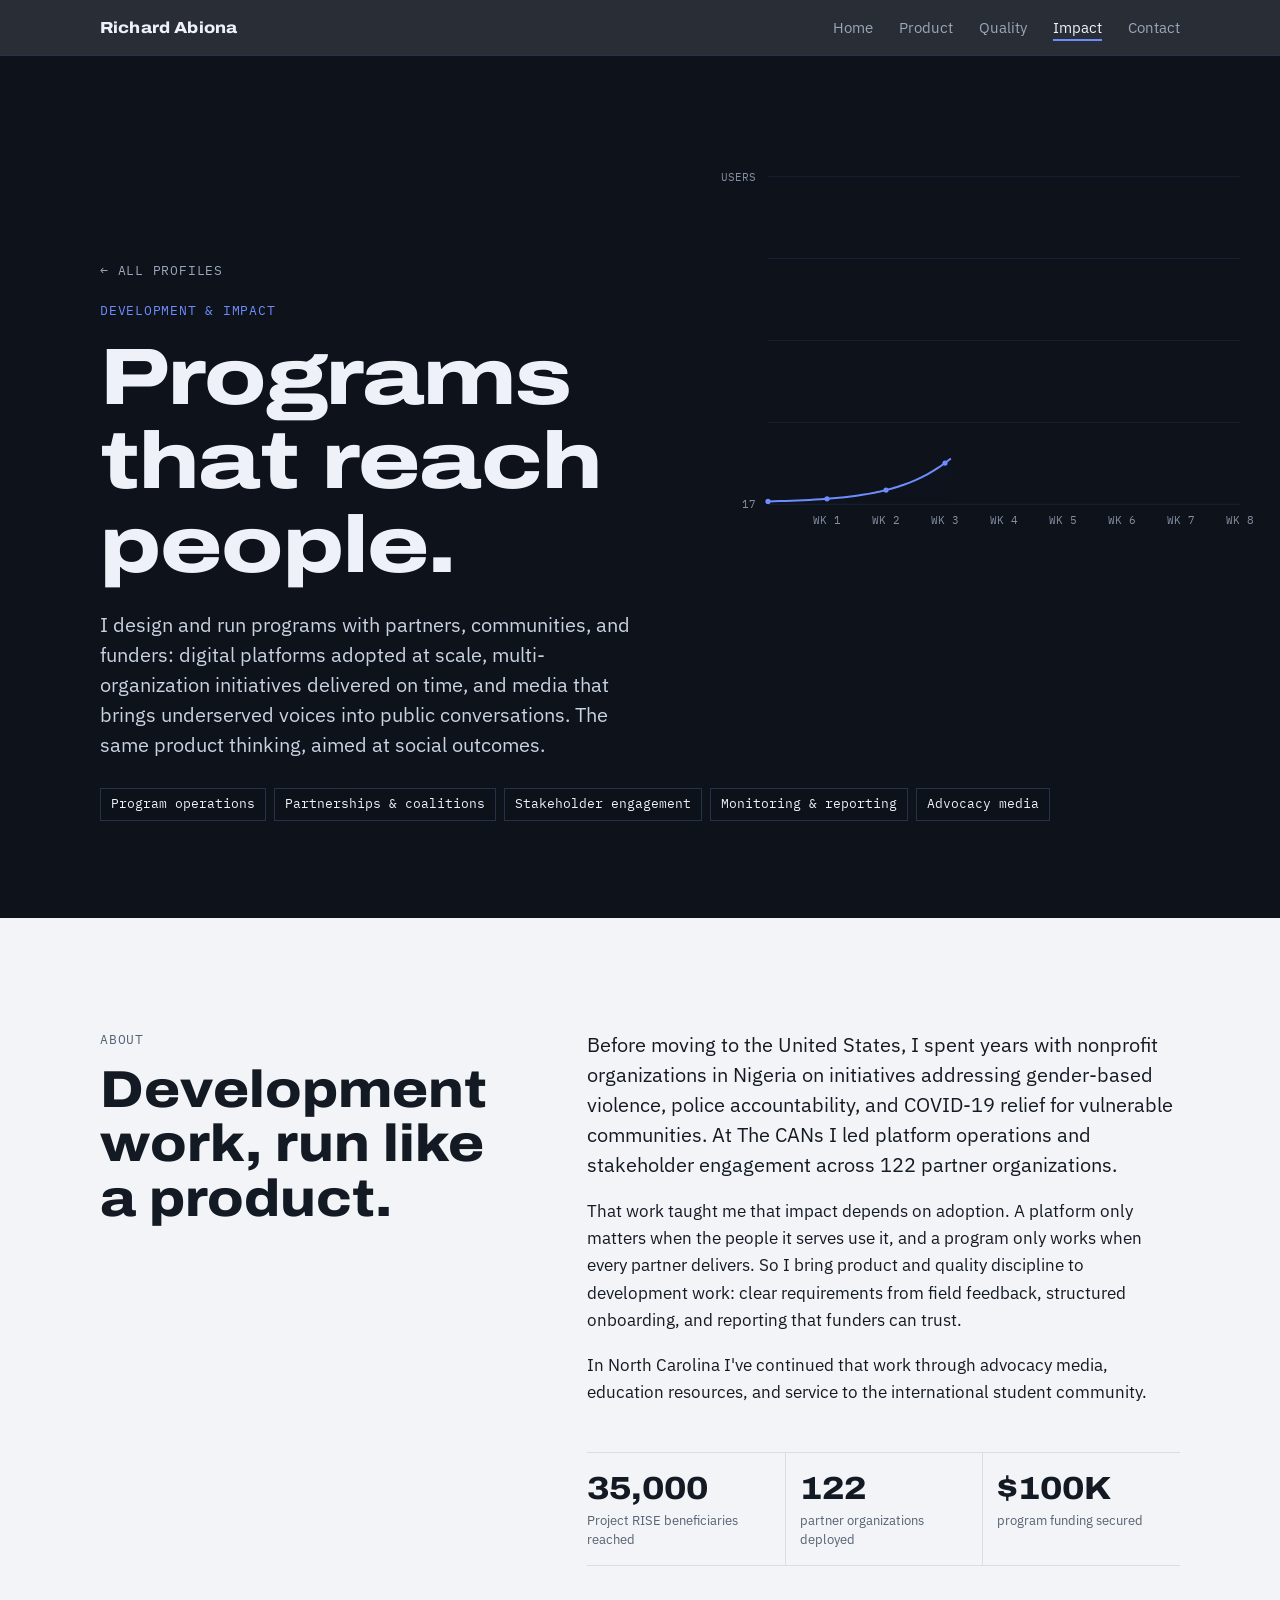
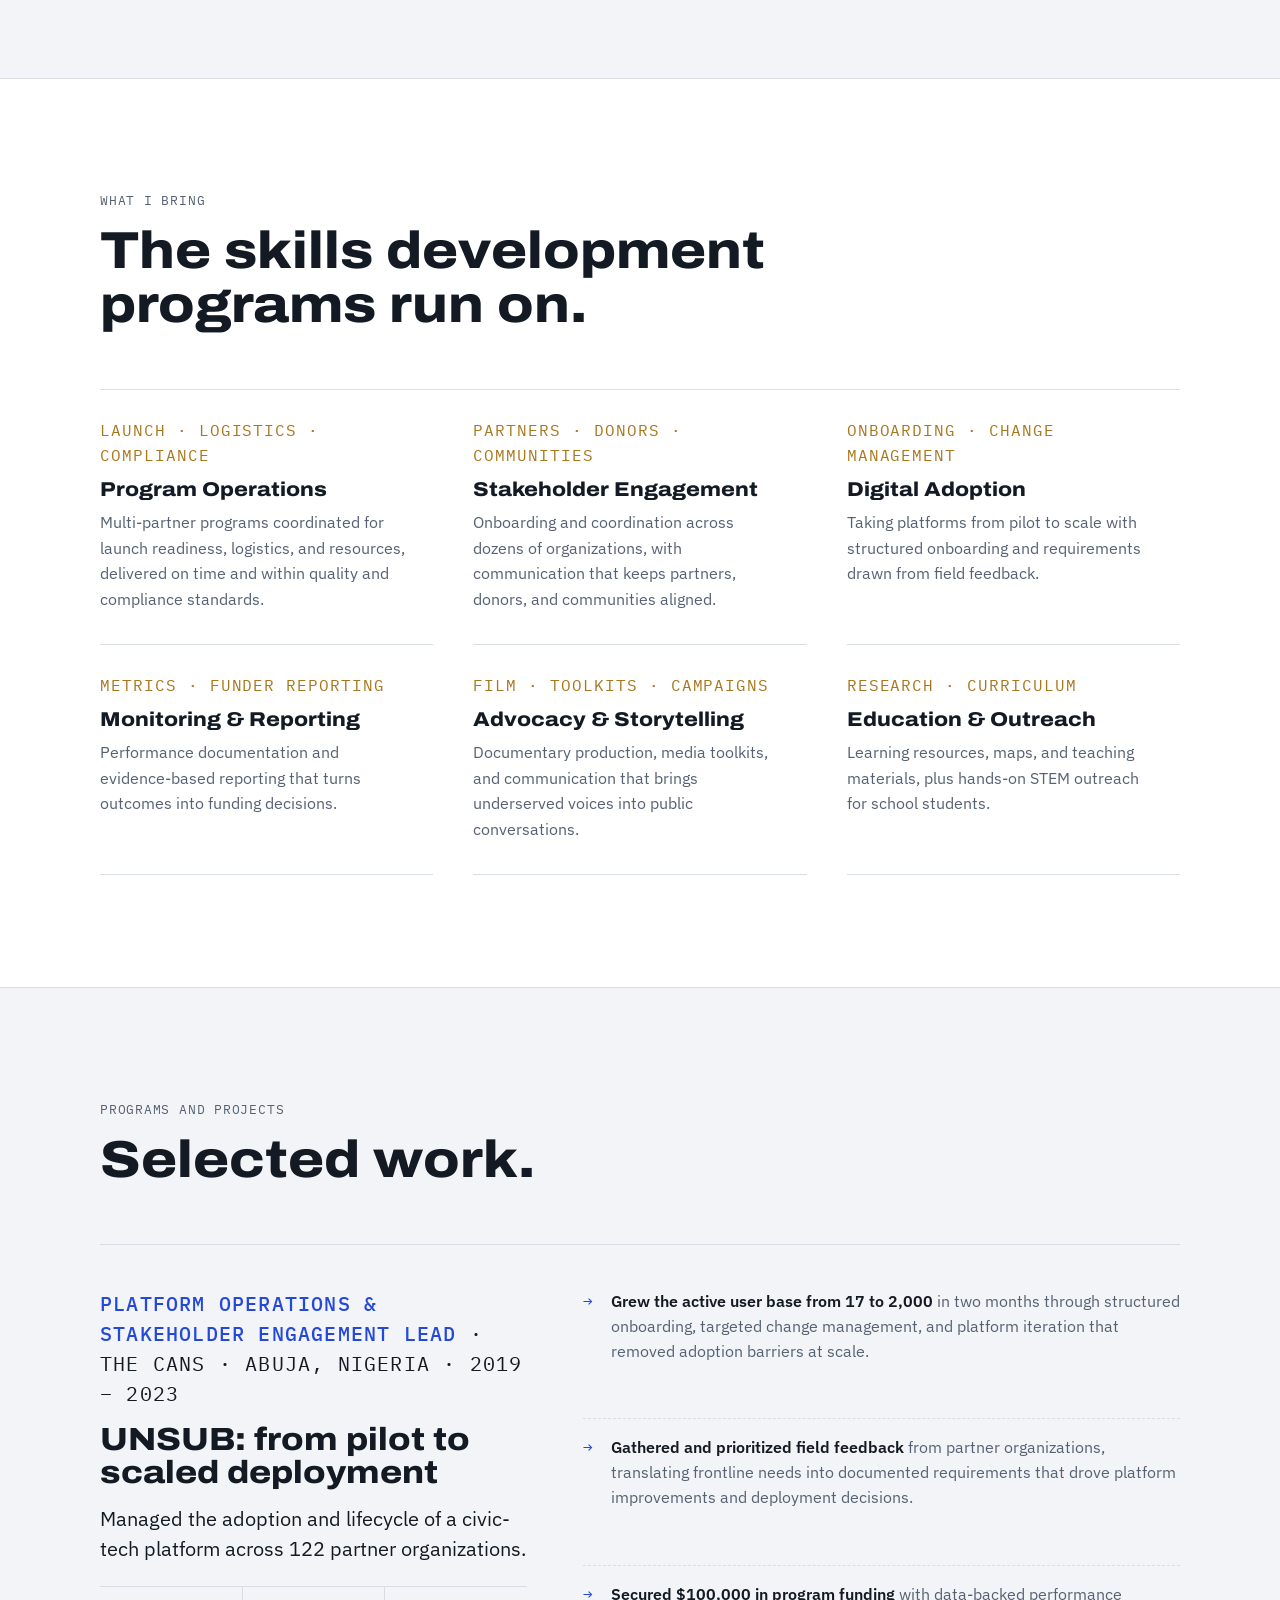
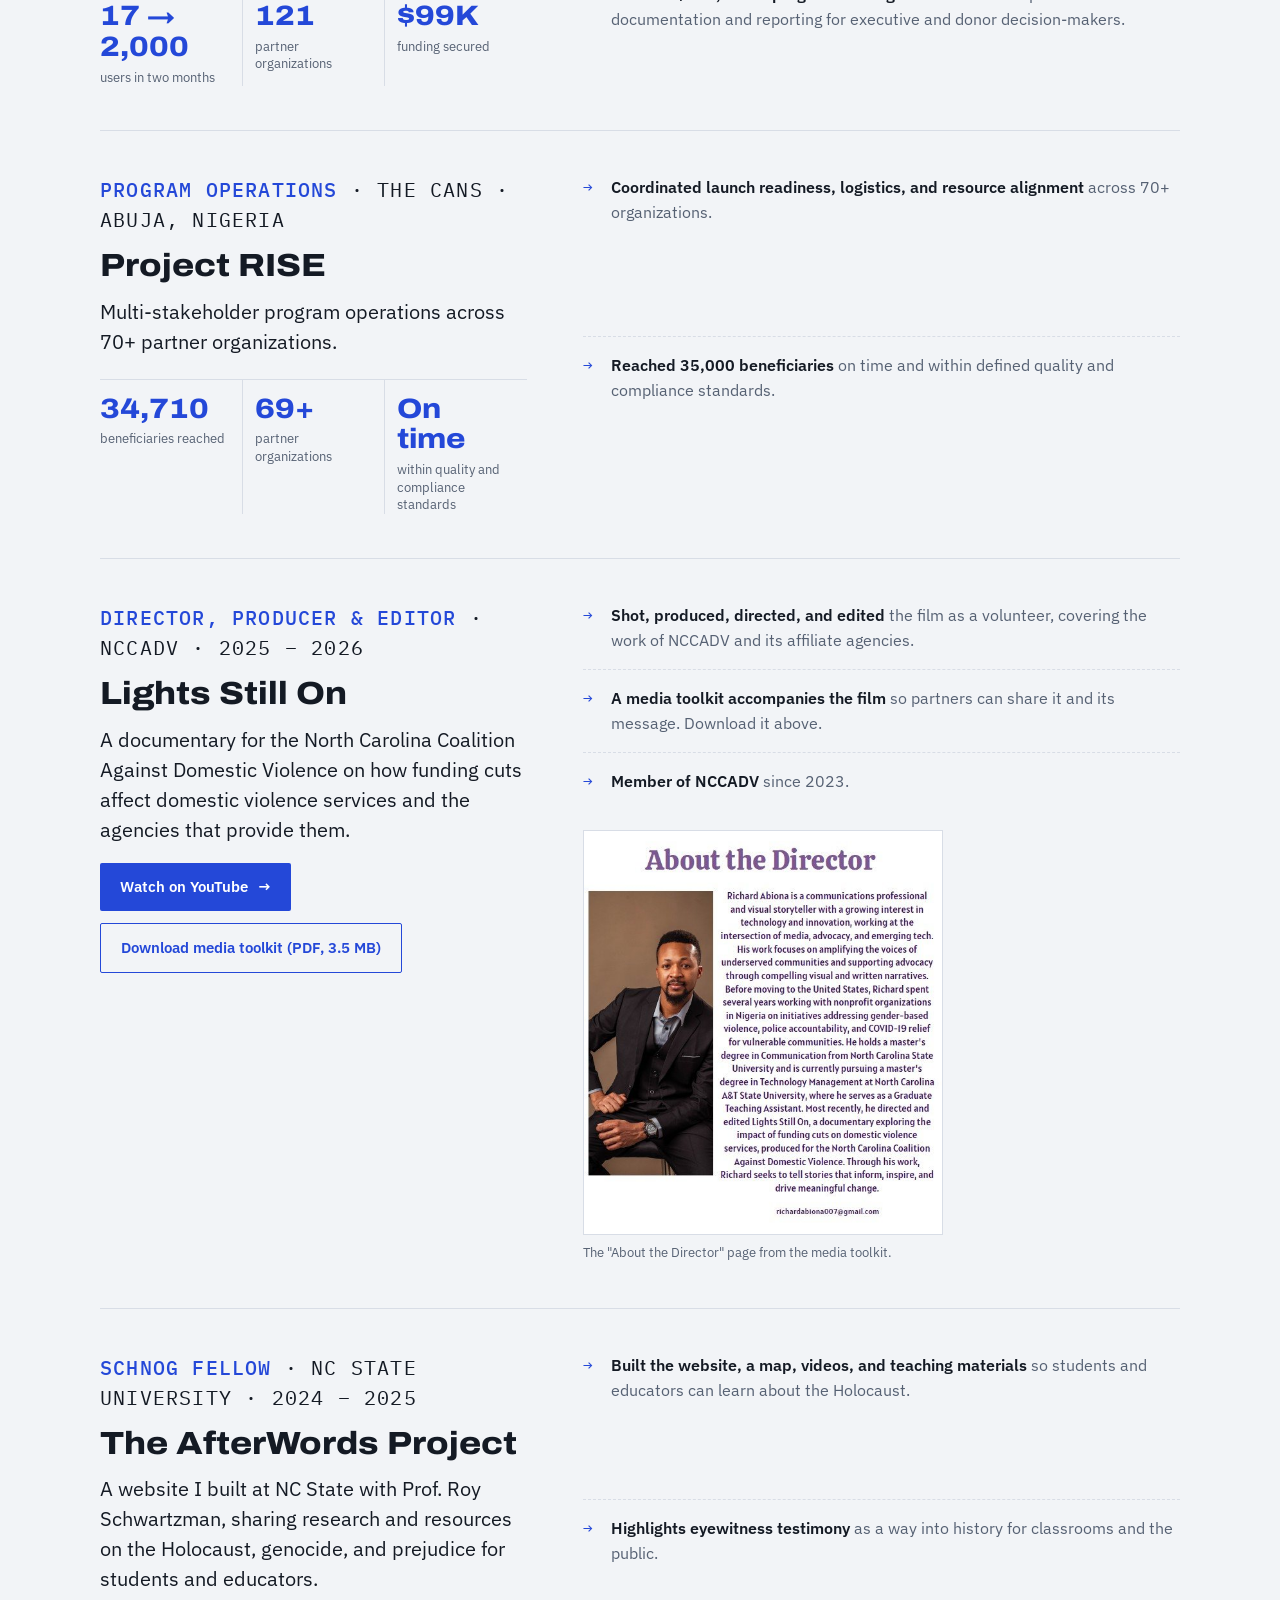
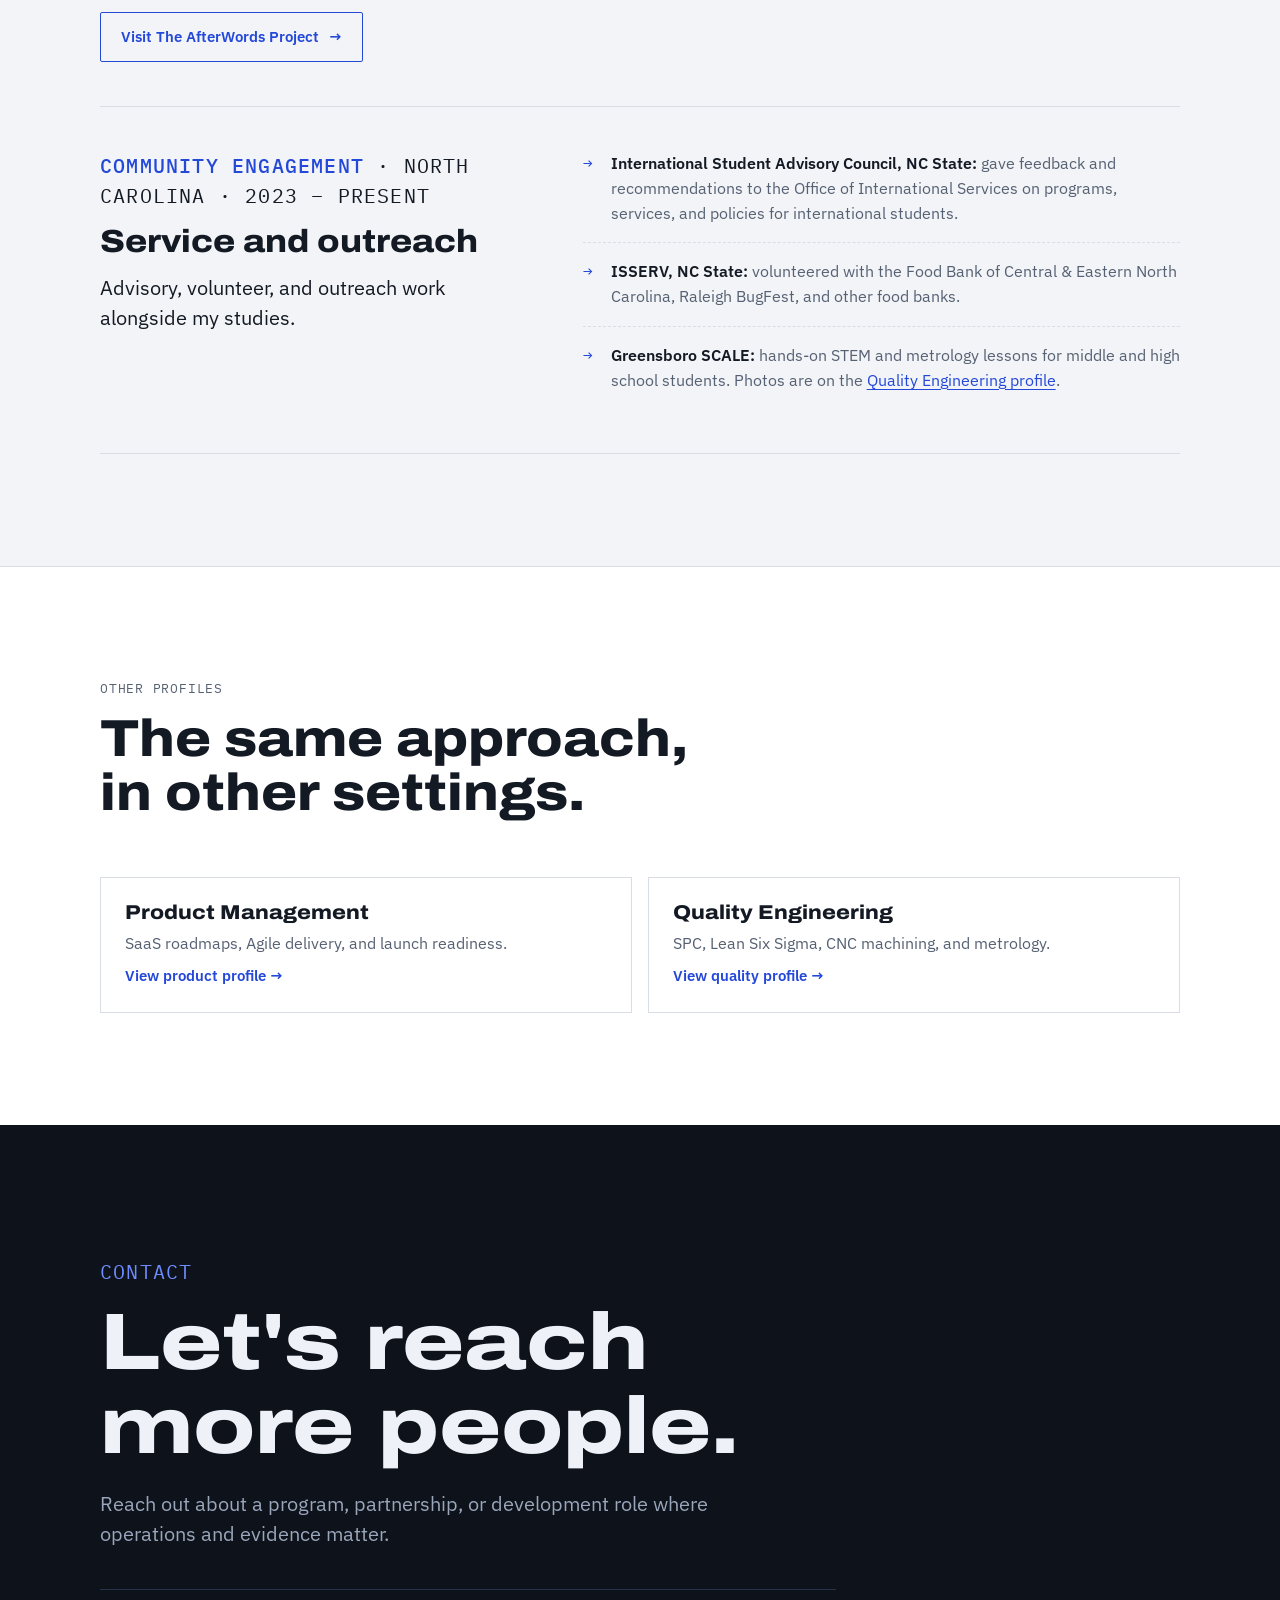
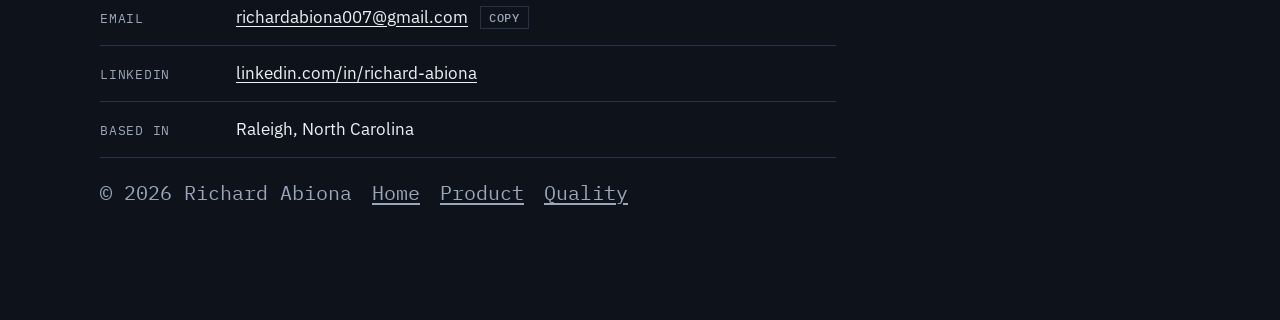
==== commit 206da1c2: "Add files via upload" ====
--- a/impact.html
+++ b/impact.html
@@ -13,7 +13,7 @@
 <title>Development &amp; Impact | Richard Abiona</title>
 <meta name="description" content="Richard Abiona's development and social impact work: program operations, partnerships, stakeholder engagement, and advocacy media in Nigeria and the United States.">
 <meta name="author" content="Richard Abiona">
-<link rel="canonical" href="https://richardabiona.com/impact.html">
+<link rel="canonical" href="https://richardabiona.com/impact">
 <link rel="icon" href="favicon.ico" sizes="any">
 <link rel="icon" href="icon-192.png" type="image/png" sizes="192x192">
 <link rel="apple-touch-icon" href="apple-touch-icon.png">
@@ -21,7 +21,7 @@
 <meta property="og:type" content="profile">
 <meta property="og:title" content="Development & Impact | Richard Abiona">
 <meta property="og:description" content="Program operations, partnerships, and advocacy media: 35,000 beneficiaries, 122 partner organizations, $100K raised.">
-<meta property="og:url" content="https://richardabiona.com/impact.html">
+<meta property="og:url" content="https://richardabiona.com/impact">
 <meta property="og:image" content="https://richardabiona.com/og-image.jpg">
 <meta name="twitter:card" content="summary_large_image">
 <link rel="preconnect" href="https://fonts.googleapis.com">
@@ -33,13 +33,13 @@
 
 <nav class="nav" aria-label="Main">
   <div class="wrap">
-    <a class="brand" href="index.html">Richard Abiona</a>
+    <a class="brand" href="/">Richard Abiona</a>
     <button class="menu-btn" id="menu-btn" aria-expanded="false" aria-controls="nav-links">MENU</button>
     <ul class="nav-links" id="nav-links">
-      <li><a href="index.html">Home</a></li>
-      <li><a href="product.html">Product</a></li>
-      <li><a href="quality.html">Quality</a></li>
-      <li><a href="impact.html" aria-current="page">Impact</a></li>
+      <li><a href="/">Home</a></li>
+      <li><a href="product">Product</a></li>
+      <li><a href="quality">Quality</a></li>
+      <li><a href="impact" aria-current="page">Impact</a></li>
       <li><a href="#contact">Contact</a></li>
     </ul>
   </div>
@@ -49,8 +49,8 @@
 <header class="hero" id="top">
   <canvas id="adoption" aria-hidden="true"></canvas>
   <div class="wrap">
-    <a class="crumb" href="index.html">← All profiles</a>
-    <p class="spec" style="margin-top:18px">Profile 03 · Development &amp; Impact</p>
+    <a class="crumb" href="/">← All profiles</a>
+    <p class="spec" style="margin-top:18px">Development &amp; Impact</p>
     <h1>Programs that reach people.</h1>
     <p class="lede">I design and run programs with partners, communities, and funders: digital platforms adopted at scale, multi-organization initiatives delivered on time, and media that brings underserved voices into public conversations. The same product thinking, aimed at social outcomes.</p>
     <ul class="hero-tags">
@@ -192,11 +192,15 @@
       <article class="case">
         <div class="case-meta" data-reveal>
           <p class="spec"><b>Schnog Fellow</b> · NC State University · 2024 – 2025</p>
-          <h3>Holocaust education resources</h3>
-          <p>Research and public education resources built with Prof. Roy Schwartzman for students and Holocaust educators.</p>
-        </div>
-        <ul class="case-body" data-reveal style="--d:.1s">
-          <li><b>Built a website, a map, videos, and teaching materials</b> so students and educators can learn about the Holocaust.</li>
+          <h3>The AfterWords Project</h3>
+          <p>A website I built at NC State with Prof. Roy Schwartzman, sharing research and resources on the Holocaust, genocide, and prejudice for students and educators.</p>
+          <div class="case-actions">
+            <a class="btn outline" href="https://afterwords.wordpress.ncsu.edu/" target="_blank" rel="noopener" data-track="AfterWords Project site">Visit The AfterWords Project <span class="arr">→</span></a>
+          </div>
+        </div>
+        <ul class="case-body" data-reveal style="--d:.1s">
+          <li><b>Built the website, a map, videos, and teaching materials</b> so students and educators can learn about the Holocaust.</li>
+          <li><b>Highlights eyewitness testimony</b> as a way into history for classrooms and the public.</li>
         </ul>
       </article>
 
@@ -209,7 +213,7 @@
         <ul class="case-body" data-reveal style="--d:.1s">
           <li><b>International Student Advisory Council, NC State:</b> gave feedback and recommendations to the Office of International Services on programs, services, and policies for international students.</li>
           <li><b>ISSERV, NC State:</b> volunteered with the Food Bank of Central &amp; Eastern North Carolina, Raleigh BugFest, and other food banks.</li>
-          <li><b>Greensboro SCALE:</b> hands-on STEM and metrology lessons for middle and high school students. Photos are on the <a href="quality.html#gallery">Quality Engineering profile</a>.</li>
+          <li><b>Greensboro SCALE:</b> hands-on STEM and metrology lessons for middle and high school students. Photos are on the <a href="quality#gallery">Quality Engineering profile</a>.</li>
         </ul>
       </article>
     </div>
@@ -222,14 +226,12 @@
         <h2>The same approach, in other settings.</h2>
       </div>
       <div class="cross">
-        <a href="product.html" data-track="Cross link: Product">
-          <span class="spec">Profile 01</span>
+        <a href="product" data-track="Cross link: Product">
           <h3>Product Management</h3>
           <p>SaaS roadmaps, Agile delivery, and launch readiness.</p>
           <span class="go">View product profile →</span>
         </a>
-        <a href="quality.html" data-track="Cross link: Quality">
-          <span class="spec">Profile 02</span>
+        <a href="quality" data-track="Cross link: Quality">
           <h3>Quality Engineering</h3>
           <p>SPC, Lean Six Sigma, CNC machining, and metrology.</p>
           <span class="go">View quality profile →</span>
@@ -248,7 +250,7 @@
         <div><dt>LinkedIn</dt><dd><a href="https://www.linkedin.com/in/richard-abiona-0084b285/" target="_blank" rel="noopener" data-track="LinkedIn">linkedin.com/in/richard-abiona</a></dd></div>
         <div><dt>Based in</dt><dd>Raleigh, North Carolina</dd></div>
       </dl>
-      <p class="foot"><span>© 2026 Richard Abiona</span><a href="index.html">Home</a><a href="product.html">Product</a><a href="quality.html">Quality</a></p>
+      <p class="foot"><span>© 2026 Richard Abiona</span><a href="/">Home</a><a href="product">Product</a><a href="quality">Quality</a></p>
     </div>
   </section>
 </main>
--- a/assets/style.css
+++ b/assets/style.css
@@ -315,8 +315,9 @@
 .lightbox { position: fixed; inset: 0; z-index: 50; background: rgba(8, 11, 17, 0.92); display: grid; grid-template-rows: auto 1fr auto; padding: max(12px, env(safe-area-inset-top, 0px)) max(12px, env(safe-area-inset-right, 0px)) max(16px, env(safe-area-inset-bottom, 0px)) max(12px, env(safe-area-inset-left, 0px)); color: #eef2f8; }
 .lightbox-bar { display: flex; justify-content: flex-end; gap: 8px; }
 .lightbox .icon-btn { color: #eef2f8; border-color: #3a4560; }
-.lightbox-stage { display: grid; place-items: center; min-height: 0; padding: 8px 0; }
-.lightbox-stage img { max-width: 100%; max-height: 100%; object-fit: contain; }
+.lightbox-stage { position: relative; min-height: 0; margin: 8px 0; }
+/* Fit the whole photo inside the stage, never cropped or enlarged past the screen. */
+.lightbox-stage img { position: absolute; inset: 0; width: 100%; height: 100%; object-fit: contain; }
 .lightbox-foot { display: flex; align-items: center; justify-content: space-between; gap: 12px; max-width: 900px; width: 100%; margin: 0 auto; }
 .lightbox-foot p { font-size: 0.9375rem; color: #c9d2e1; text-align: center; flex: 1; }
 
